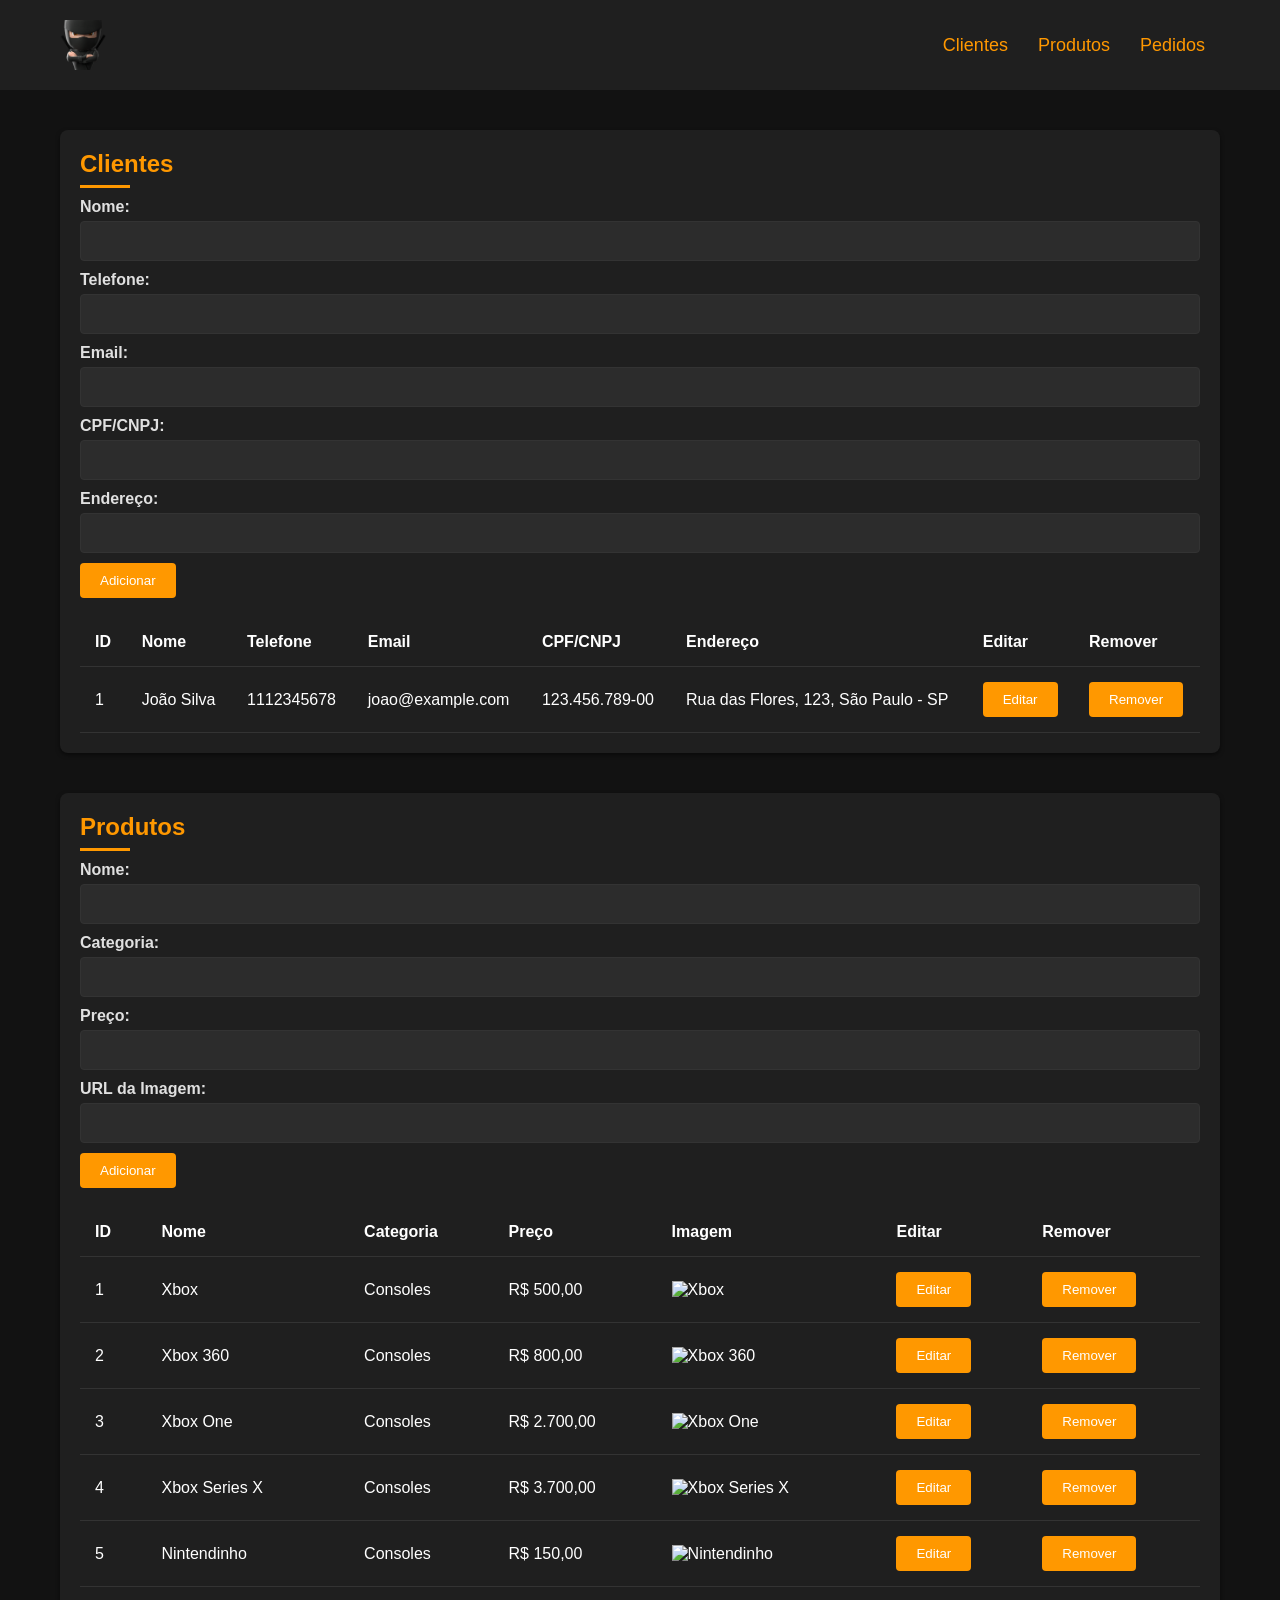
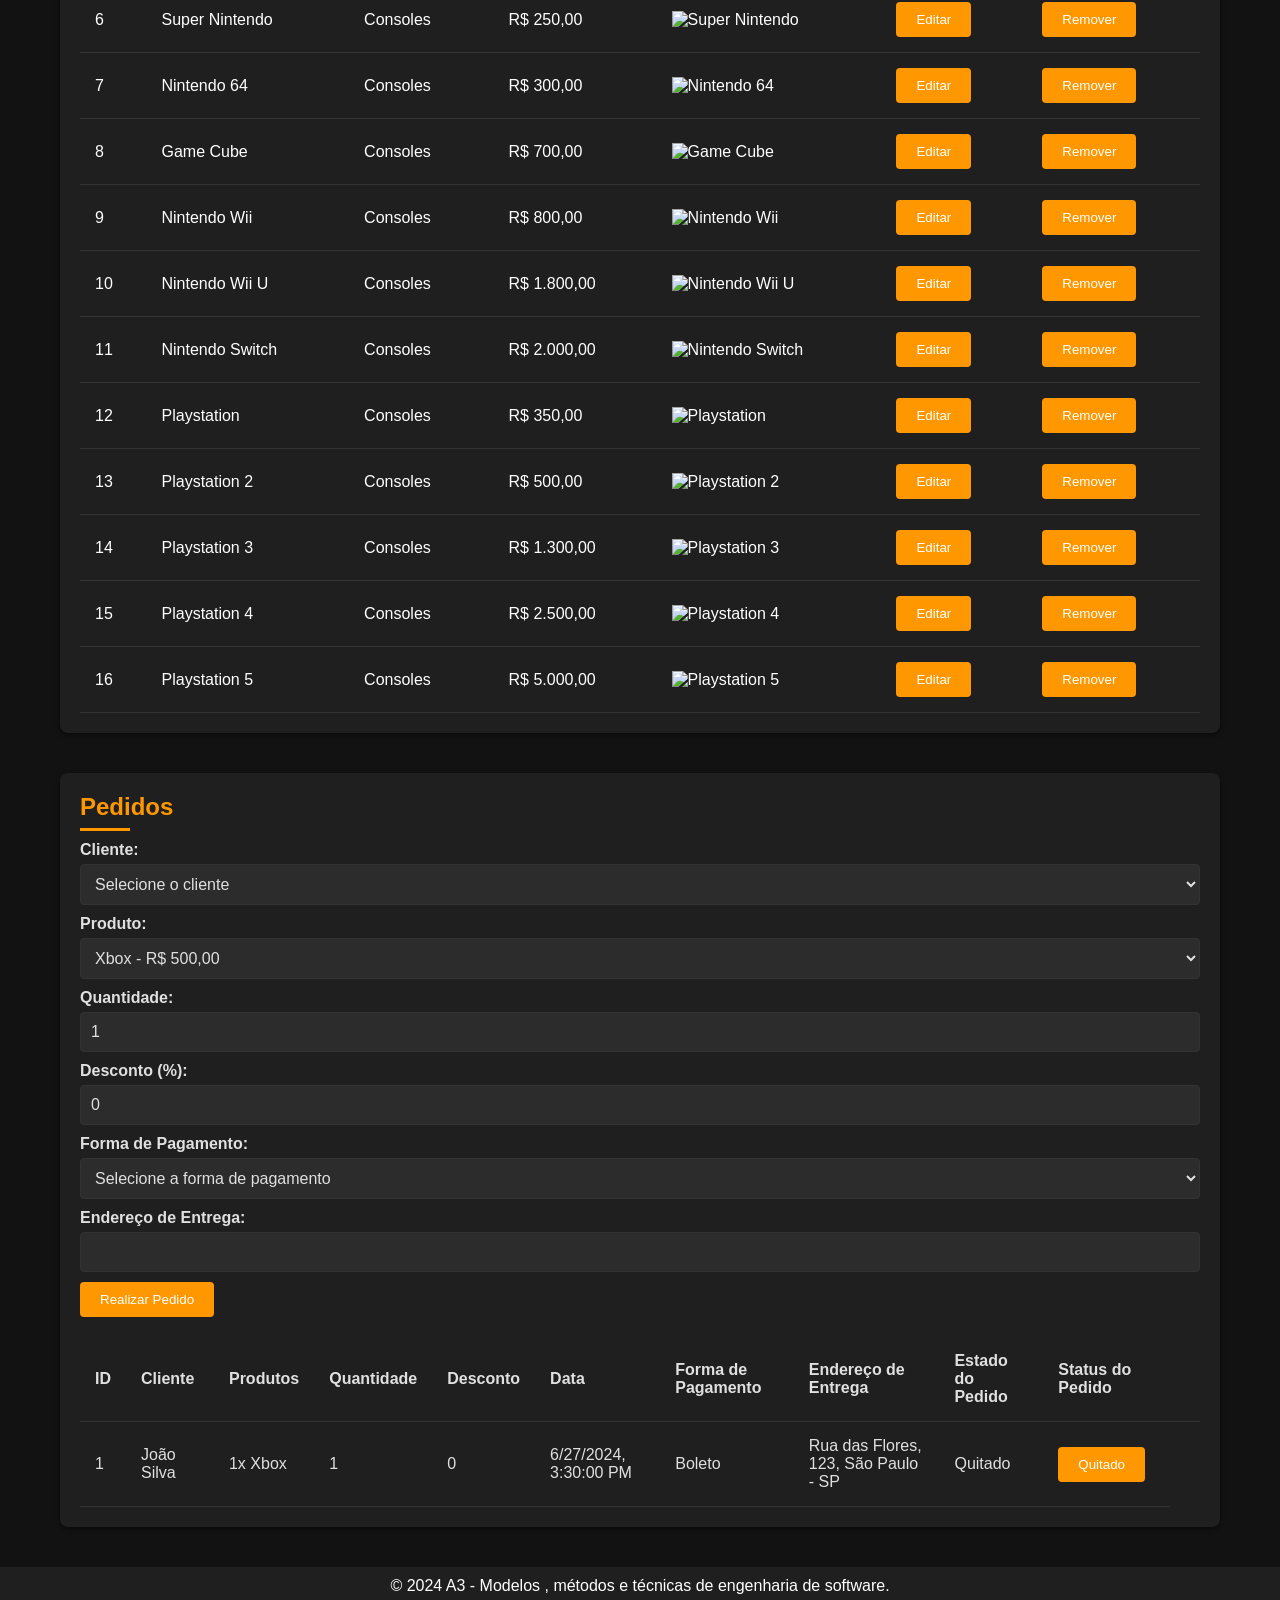
==== index.html @ 98d349c3 "Initial commit" ====
<!DOCTYPE html>
<html lang="pt-BR">
<head>
    <meta charset="UTF-8">
    <meta name="viewport" content="width=device-width, initial-scale=1.0">
    <title>Sistema de Pedidos</title>
    <link rel="stylesheet" href="css/styles.css">
</head>
<body>
    <header>
        <div class="logo-nav-container">
            <img src="img/logo.png" alt="Logo da Loja">
            <nav>
                <a href="#clientes">Clientes</a>
                <a href="#produtos">Produtos</a>
                <a href="#pedidos">Pedidos</a>
            </nav>
        </div>
    </header>   

    <main>
        <!-- Seção de Clientes -->
        <section id="clientes">
            <h2>Clientes</h2>
            <form id="formCliente" style="display: none;" onsubmit="adicionarCliente(event)">
                <label for="nomeCliente">Nome:</label>
                <input type="text" id="nomeCliente" required>

                <label for="telefoneCliente">Telefone:</label>
                <input type="text" id="telefoneCliente" required>

                <label for="emailCliente">Email:</label>
                <input type="email" id="emailCliente" required>

                <label for="identificadorjCliente">CPF/CNPJ:</label>
                <input type="text" id="identificadorCliente" required>

                <label for="enderecoCliente">Endereço:</label>
                <input type="text" id="enderecoCliente" required>
                
                <button type="submit">Adicionar</button>
            </form>
            <table id="tabelaClientes">
                <thead>
                    <tr>
                        <th>ID</th>
                        <th>Nome</th>
                        <th>Telefone</th>
                        <th>Email</th>
                        <th>CPF/CNPJ</th>
                        <th>Endereço</th>
                        <th>Editar</th>
                        <th>Remover</th>
                    </tr>
                </thead>
                <tbody>
                    <!-- Aqui serão inseridos dinamicamente os clientes -->
                </tbody>
            </table>
        </section>

        <!-- Seção de Produtos -->
        <section id="produtos">
            <h2>Produtos</h2>
            <form id="formProduto" style="display: none;" onsubmit="adicionarProduto(event)">
                <label for="nomeProduto">Nome:</label>
                <input type="text" id="nomeProduto" required>

                <label for="categoriaProduto">Categoria:</label>
                <input type="text" id="categoriaProduto" required>

                <label for="precoProduto">Preço:</label>
                <input type="number" id="precoProduto" min="0" step="0.01" required>

                <label for="imagemProduto">URL da Imagem:</label>
                <input type="text" id="imagemProduto" required>

                <button type="submit">Adicionar</button>
            </form>
            <table id="tabelaProdutos">
                <thead>
                    <tr>
                        <th>ID</th>
                        <th>Nome</th>
                        <th>Categoria</th>
                        <th>Preço</th>
                        <th>Imagem</th>
                        <th>Editar</th>
                        <th>Remover</th>
                    </tr>
                </thead>
                <tbody>
                    <!-- Aqui serão inseridos dinamicamente os produtos -->
                </tbody>
            </table>
        </section>

        <!-- Seção de Pedidos -->
        <section id="pedidos">
            <h2>Pedidos</h2>
            <form id="formPedido" style="display: none;" onsubmit="realizarPedido(event)">
                <label for="clientePedido">Cliente:</label>
                <select id="clientePedido" required>
                    <option value="">Selecione o cliente</option>
                </select>

                <label for="produtosPedido">Produto:</label>
                <select id="produtosPedido" required>
                    <option value="">Selecione o produto</option>
                </select>

                <label for="quantidadeProduto">Quantidade:</label>
                <input type="number" id="quantidadeProduto" min="1" value="1" required>

                <label for="descontoProduto">Desconto (%):</label>
                <input type="number" id="descontoProduto" min="0" value="0" required>

                <!-- Adicione um select para a forma de pagamento -->
                <label for="formaPagamento">Forma de Pagamento:</label>
                <select id="formaPagamento" required>
                    <option value="">Selecione a forma de pagamento</option>
                    <option value="pix">PIX</option>
                    <option value="boleto">Boleto</option>
                    <option value="cartaoCredito">Cartão de Crédito</option>
                    <option value="cartaoDebito">Cartão de Débito</option>
                </select>
                <!-- Campo para parcelas, visível apenas se a forma de pagamento for Cartão de Crédito -->
                <label for="parcelas" id="parcelasLabel" style="display: none;">Parcelas:</label>
                <input type="number" id="parcelas" name="parcelas" min="1" max="12" style="display: none;">

                <label for="enderecoEntrega">Endereço de Entrega:</label>
                <input type="text" id="enderecoEntrega" required>

                <button type="submit">Realizar Pedido</button>
            </form>
            <table id="tabelaPedidos">
                <thead>
                    <tr>
                        <th>ID</th>
                        <th>Cliente</th>
                        <th>Produtos</th>
                        <th>Quantidade</th>
                        <th>Desconto (%)</th>
                        <th>Data</th>
                        <th>Endereço de Entrega</th>
                        <th>Estado do Pedido</th>
                        <th>Status do Pedido</th>
                    </tr>
                </thead>
                <tbody>
                    <!-- Aqui serão inseridos dinamicamente os pedidos -->
                </tbody>
            </table>
            
        </section>
    </main>

    <footer>
        &copy; 2024 A3 - Modelos , métodos e técnicas de engenharia de software.
    </footer>

    <script src="js/scripts.js"></script>
</body>
</html>
---- css/styles.css ----
/* Reset básico */
* {
    margin: 0;
    padding: 0;
    box-sizing: border-box;
}

/* Fonte e cores */
body {
    font-family: 'Roboto', sans-serif;
    background-color: #121212;
    color: #e0e0e0;
}

/* Header e navegação */
header {
    background-color: #1f1f1f;
    padding: 20px 0;
    color: #fff;
}

.logo-nav-container {
    display: flex;
    justify-content: space-between;
    align-items: center;
    max-width: 1200px;
    margin: 0 auto;
    padding: 0 20px;
}

.logo-nav-container img {
    height: 50px;
    transition: transform 0.3s;
}

.logo-nav-container img:hover {
    transform: rotate(360deg);
}

nav {
    display: flex;
    align-items: center;
}

nav a {
    color: #ff9800;
    text-decoration: none;
    margin: 0 15px;
    font-size: 18px;
    transition: color 0.3s;
}

nav a:hover {
    color: #ff5722;
}

/* Layout principal */
main {
    max-width: 1200px;
    margin: 40px auto;
    padding: 0 20px;
}

section {
    background: #1f1f1f;
    border-radius: 8px;
    box-shadow: 0 2px 4px rgba(0, 0, 0, 0.5);
    margin-bottom: 40px;
    padding: 20px;
}

h2 {
    font-size: 24px;
    margin-bottom: 20px;
    color: #ff9800;
    position: relative;
}

h2::after {
    content: '';
    width: 50px;
    height: 3px;
    background-color: #ff9800;
    position: absolute;
    left: 0;
    bottom: -10px;
}

/* Formulários */
form {
    margin-bottom: 20px;
}

form label {
    font-weight: bold;
    display: block; /* Mostra o label como bloco para que cada um ocupe uma linha */
    margin-bottom: 5px; /* Espaço entre os labels */
}

form input,
form select,
form textarea {
    display: block; /* Mostra os inputs, selects e textareas como bloco para ocuparem uma linha cada */
    padding: 10px;
    border: 1px solid #333;
    border-radius: 4px;
    font-size: 16px;
    background-color: #2c2c2c;
    color: #e0e0e0;
    margin-bottom: 10px; /* Espaço entre os campos */
    width: 100%; /* Ocupar a largura disponível */
    box-sizing: border-box; /* Garantir que o padding não altere a largura total */
}

form input:focus, form select:focus, form textarea:focus {
    outline: none;
    border-color: #ff9800;
    box-shadow: 0 0 5px rgba(255, 152, 0, 0.5);
}

form button {
    align-self: flex-start;
    background-color: #ff9800;
    color: #fff;
    border: none;
    padding: 10px 20px;
    border-radius: 4px;
    cursor: pointer;
    transition: background-color 0.3s;
}

form button:hover {
    background-color: #ff5722;
}

/* Botões */
button {
    background-color: #ff9800;
    color: #fff;
    border: none;
    padding: 10px 20px;
    border-radius: 4px;
    cursor: pointer;
    transition: background-color 0.3s;
}

button:hover {
    background-color: #ff5722;
}

/* Tabelas */
table {
    width: 100%;
    border-collapse: collapse;
    margin-top: 20px;
}

thead {
    background-color: #1f1f1f;
    color: #fff;
}

th, td {
    padding: 15px;
    text-align: left;
    border-bottom: 1px solid #333;
}

th {
    font-weight: bold;
}

tbody tr:hover {
    background-color: #2c2c2c;
}

/* Footer */
footer {
    background-color: #1f1f1f;
    color: #fff;
    text-align: center;
    padding: 10px 0;
    margin-top: 40px;
}

/* Media Queries for Responsive Design */
@media (max-width: 768px) {
    .logo-nav-container {
        flex-direction: column;
        text-align: center;
    }

    nav {
        flex-direction: column;
    }

    nav a {
        margin: 10px 0;
    }

    main {
        margin: 20px auto;
        padding: 0 10px;
    }

    section {
        padding: 15px;
    }
}

/* Efeitos adicionais */
input:focus, select:focus, textarea:focus {
    outline: none;
    border-color: #ff9800;
    box-shadow: 0 0 5px rgba(255, 152, 0, 0.5);
}
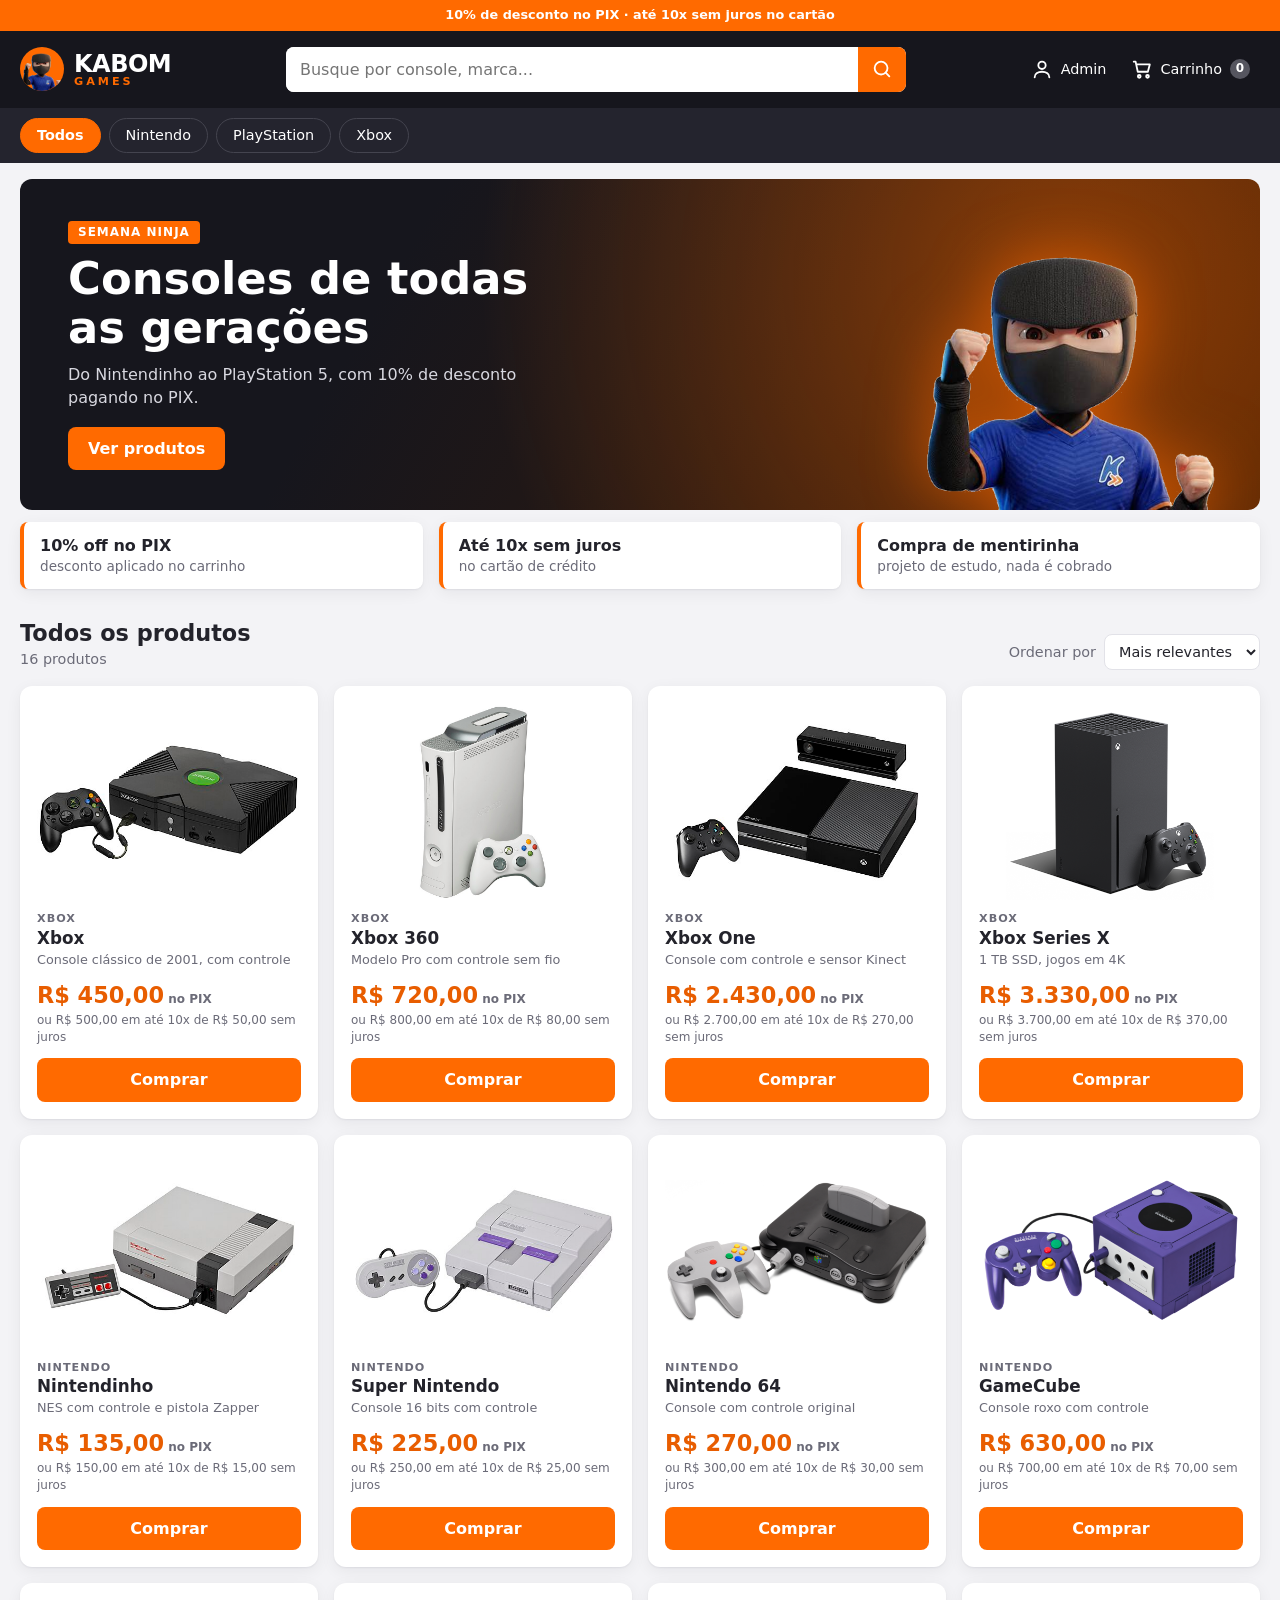
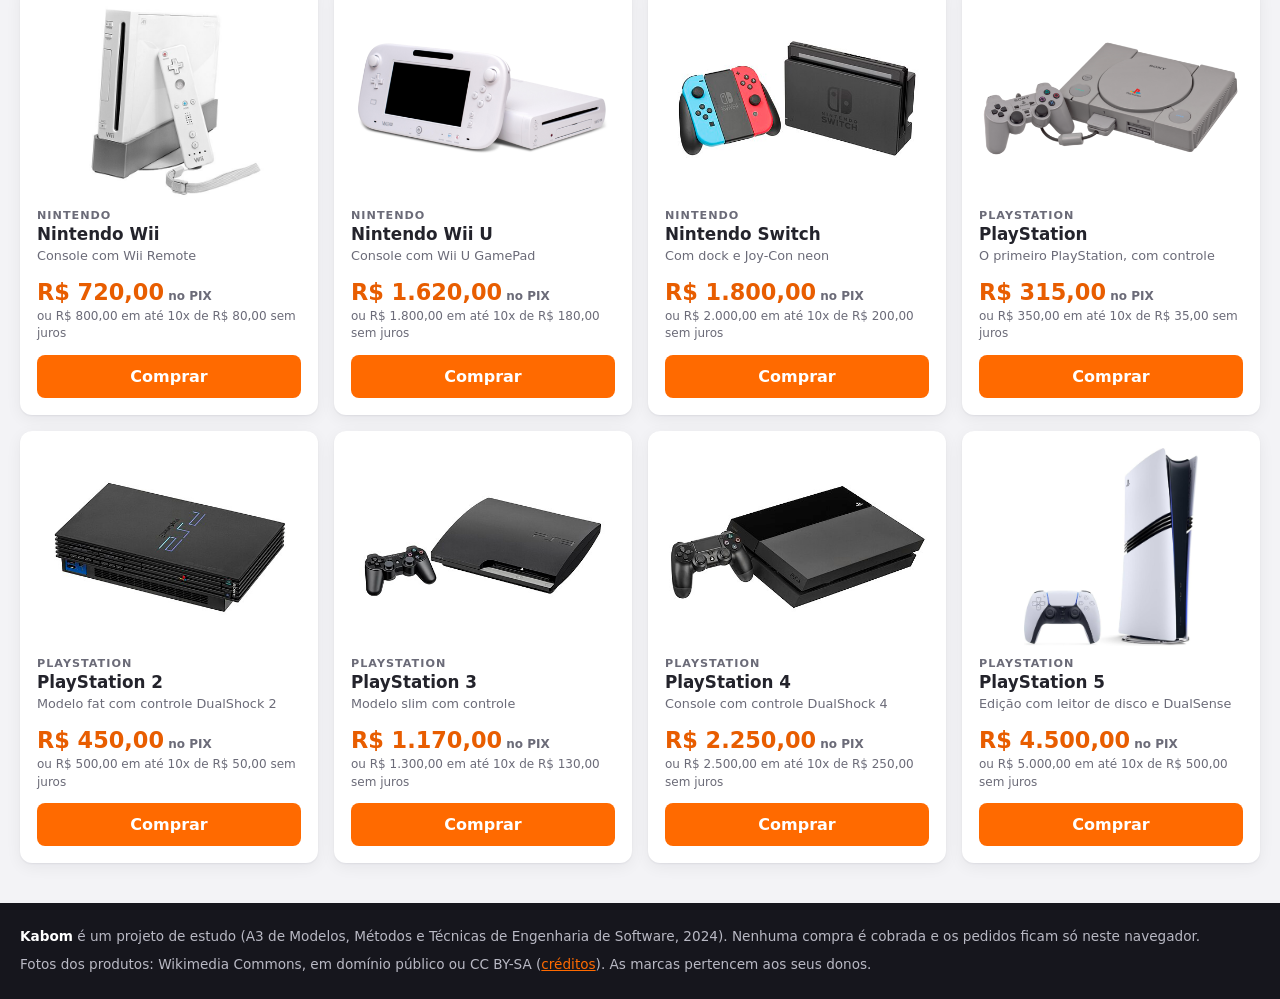
==== commit e1ee1d41: "Transforma o projeto em loja de videogames com área administrativa Vitrine, carrinho e finalização d" ====
--- a/index.html
+++ b/index.html
@@ -2,163 +2,171 @@
 <html lang="pt-BR">
 <head>
     <meta charset="UTF-8">
-    <meta name="viewport" content="width=device-width, initial-scale=1.0">
-    <title>Sistema de Pedidos</title>
-    <link rel="stylesheet" href="css/styles.css">
+    <meta name="viewport" content="width=device-width, initial-scale=1">
+    <meta name="description" content="Kabom: loja de videogames de estudo, com consoles de todas as gerações.">
+    <title>Kabom | Loja de videogames</title>
+    <link rel="icon" href="img/logo.png">
+    <link rel="stylesheet" href="css/loja.css">
+    <script src="js/dados-exemplo.js" defer></script>
+    <script src="js/util.js" defer></script>
+    <script src="js/dados.js" defer></script>
+    <script src="js/loja.js" defer></script>
 </head>
 <body>
-    <header>
-        <div class="logo-nav-container">
-            <img src="img/logo.png" alt="Logo da Loja">
-            <nav>
-                <a href="#clientes">Clientes</a>
-                <a href="#produtos">Produtos</a>
-                <a href="#pedidos">Pedidos</a>
-            </nav>
+<a class="pular" href="#vitrine">Pular para os produtos</a>
+
+<header class="topo">
+    <p class="faixa">10% de desconto no PIX &middot; até 10x sem juros no cartão</p>
+    <div class="topo-principal conteudo">
+        <a class="marca" href="index.html">
+            <span class="marca-icone"><img src="img/logo.png" alt=""></span>
+            <span class="marca-nome">KABOM<small>games</small></span>
+        </a>
+        <form class="busca" id="form-busca" role="search">
+            <label class="so-leitor" for="busca">Buscar produtos</label>
+            <input id="busca" name="busca" type="search" placeholder="Busque por console, marca..." autocomplete="off">
+            <button type="submit" aria-label="Buscar">
+                <svg viewBox="0 0 24 24" aria-hidden="true"><circle cx="11" cy="11" r="7"/><path d="m20 20-4-4"/></svg>
+            </button>
+        </form>
+        <nav class="atalhos" aria-label="Conta e carrinho">
+            <a class="atalho" href="admin.html">
+                <svg viewBox="0 0 24 24" aria-hidden="true"><circle cx="12" cy="8" r="4"/><path d="M4 21c0-4 4-6 8-6s8 2 8 6"/></svg>
+                <span>Admin</span>
+            </a>
+            <button class="atalho" type="button" id="abrir-carrinho" aria-haspopup="dialog">
+                <svg viewBox="0 0 24 24" aria-hidden="true"><path d="M3 4h2l2.4 11h11l2.1-8H6.2"/><circle cx="9" cy="20" r="1.5"/><circle cx="18" cy="20" r="1.5"/></svg>
+                <span>Carrinho</span>
+                <span class="contador" id="contador-carrinho" aria-label="0 itens">0</span>
+            </button>
+        </nav>
+    </div>
+    <nav class="categorias" aria-label="Categorias">
+        <div class="conteudo" id="lista-categorias"></div>
+    </nav>
+</header>
+
+<main class="conteudo">
+    <section class="banner" aria-labelledby="titulo-banner">
+        <div class="banner-texto">
+            <p class="selo">Semana Ninja</p>
+            <h1 id="titulo-banner">Consoles de todas as gerações</h1>
+            <p>Do Nintendinho ao PlayStation 5, com 10% de desconto pagando no PIX.</p>
+            <a class="botao" href="#vitrine">Ver produtos</a>
         </div>
-    </header>   
+        <img class="banner-ninja" src="img/logo.png" alt="">
+    </section>
 
-    <main>
-        <!-- Seção de Clientes -->
-        <section id="clientes">
-            <h2>Clientes</h2>
-            <form id="formCliente" style="display: none;" onsubmit="adicionarCliente(event)">
-                <label for="nomeCliente">Nome:</label>
-                <input type="text" id="nomeCliente" required>
+    <ul class="vantagens">
+        <li><strong>10% off no PIX</strong><span>desconto aplicado no carrinho</span></li>
+        <li><strong>Até 10x sem juros</strong><span>no cartão de crédito</span></li>
+        <li><strong>Compra de mentirinha</strong><span>projeto de estudo, nada é cobrado</span></li>
+    </ul>
 
-                <label for="telefoneCliente">Telefone:</label>
-                <input type="text" id="telefoneCliente" required>
+    <section id="vitrine" class="vitrine" aria-labelledby="titulo-vitrine">
+        <div class="barra-vitrine">
+            <div>
+                <h2 id="titulo-vitrine">Todos os produtos</h2>
+                <p class="resultado" id="resultado" aria-live="polite"></p>
+            </div>
+            <label class="ordenar">
+                Ordenar por
+                <select id="ordenar">
+                    <option value="relevancia">Mais relevantes</option>
+                    <option value="menor-preco">Menor preço</option>
+                    <option value="maior-preco">Maior preço</option>
+                    <option value="nome">Nome (A-Z)</option>
+                </select>
+            </label>
+        </div>
+        <ul class="grade-produtos" id="lista-produtos"></ul>
+        <div class="vitrine-vazia" id="vitrine-vazia" hidden>
+            <p>Nenhum produto encontrado.</p>
+            <button type="button" class="botao" id="limpar-filtros">Ver todos os produtos</button>
+        </div>
+    </section>
+</main>
 
-                <label for="emailCliente">Email:</label>
-                <input type="email" id="emailCliente" required>
+<footer class="rodape">
+    <div class="conteudo">
+        <p><strong>Kabom</strong> é um projeto de estudo (A3 de Modelos, Métodos e Técnicas de Engenharia de Software, 2024). Nenhuma compra é cobrada e os pedidos ficam só neste navegador.</p>
+        <p>Fotos dos produtos: Wikimedia Commons, em domínio público ou CC BY-SA (<a href="img/produtos/CREDITOS.md">créditos</a>). As marcas pertencem aos seus donos.</p>
+    </div>
+</footer>
 
-                <label for="identificadorjCliente">CPF/CNPJ:</label>
-                <input type="text" id="identificadorCliente" required>
+<dialog class="gaveta" id="carrinho" aria-labelledby="titulo-carrinho">
+    <div class="gaveta-topo">
+        <h2 id="titulo-carrinho">Meu carrinho</h2>
+        <button type="button" class="fechar" data-acao="fechar" aria-label="Fechar carrinho">&times;</button>
+    </div>
 
-                <label for="enderecoCliente">Endereço:</label>
-                <input type="text" id="enderecoCliente" required>
-                
-                <button type="submit">Adicionar</button>
-            </form>
-            <table id="tabelaClientes">
-                <thead>
-                    <tr>
-                        <th>ID</th>
-                        <th>Nome</th>
-                        <th>Telefone</th>
-                        <th>Email</th>
-                        <th>CPF/CNPJ</th>
-                        <th>Endereço</th>
-                        <th>Editar</th>
-                        <th>Remover</th>
-                    </tr>
-                </thead>
-                <tbody>
-                    <!-- Aqui serão inseridos dinamicamente os clientes -->
-                </tbody>
-            </table>
-        </section>
+    <div class="etapa" data-etapa="itens">
+        <ul class="itens-carrinho" id="itens-carrinho"></ul>
+        <div class="carrinho-vazio" id="carrinho-vazio">
+            <p>Seu carrinho está vazio.</p>
+            <button type="button" class="botao" data-acao="fechar">Escolher produtos</button>
+        </div>
+        <div class="resumo" id="resumo-carrinho">
+            <p class="linha-resumo"><span>Subtotal</span><span id="carrinho-subtotal"></span></p>
+            <p class="linha-resumo destaque"><span>No PIX</span><span id="carrinho-pix"></span></p>
+            <p class="parcelado" id="carrinho-parcelado"></p>
+            <button type="button" class="botao botao-grande" data-acao="finalizar">Finalizar compra</button>
+            <button type="button" class="botao-texto" data-acao="fechar">Continuar comprando</button>
+        </div>
+    </div>
 
-        <!-- Seção de Produtos -->
-        <section id="produtos">
-            <h2>Produtos</h2>
-            <form id="formProduto" style="display: none;" onsubmit="adicionarProduto(event)">
-                <label for="nomeProduto">Nome:</label>
-                <input type="text" id="nomeProduto" required>
+    <form class="etapa" data-etapa="checkout" id="form-checkout" hidden>
+        <fieldset>
+            <legend>Seus dados</legend>
+            <div class="campo">
+                <label for="checkout-nome">Nome completo</label>
+                <input id="checkout-nome" name="nome" required maxlength="100" autocomplete="name">
+            </div>
+            <div class="campo">
+                <label for="checkout-email">E-mail</label>
+                <input id="checkout-email" name="email" type="email" required maxlength="100" autocomplete="email">
+            </div>
+            <div class="campos-lado">
+                <div class="campo">
+                    <label for="checkout-telefone">Telefone</label>
+                    <input id="checkout-telefone" name="telefone" type="tel" required maxlength="20" autocomplete="tel">
+                </div>
+                <div class="campo">
+                    <label for="checkout-documento">CPF</label>
+                    <input id="checkout-documento" name="documento" required maxlength="18" inputmode="numeric">
+                </div>
+            </div>
+            <div class="campo">
+                <label for="checkout-endereco">Endereço de entrega</label>
+                <input id="checkout-endereco" name="endereco" required maxlength="150" autocomplete="street-address">
+            </div>
+        </fieldset>
 
-                <label for="categoriaProduto">Categoria:</label>
-                <input type="text" id="categoriaProduto" required>
+        <fieldset>
+            <legend>Pagamento</legend>
+            <div class="opcoes-pagamento" id="opcoes-pagamento"></div>
+            <div class="campo" id="campo-parcelas" hidden>
+                <label for="checkout-parcelas">Parcelas</label>
+                <select id="checkout-parcelas" name="parcelas"></select>
+            </div>
+        </fieldset>
 
-                <label for="precoProduto">Preço:</label>
-                <input type="number" id="precoProduto" min="0" step="0.01" required>
+        <div class="resumo">
+            <p class="linha-resumo destaque"><span>Total</span><span id="checkout-total"></span></p>
+            <button type="submit" class="botao botao-grande">Confirmar pedido</button>
+            <button type="button" class="botao-texto" data-acao="voltar">Voltar ao carrinho</button>
+        </div>
+    </form>
 
-                <label for="imagemProduto">URL da Imagem:</label>
-                <input type="text" id="imagemProduto" required>
+    <div class="etapa confirmacao" data-etapa="confirmacao" hidden>
+        <div class="confirmacao-icone" aria-hidden="true">&#10003;</div>
+        <h3 id="confirmacao-titulo" tabindex="-1"></h3>
+        <p id="confirmacao-texto"></p>
+        <p class="nota">Acompanhe e mude a situação do pedido na <a href="admin.html#pedidos">área administrativa</a>.</p>
+        <button type="button" class="botao botao-grande" data-acao="fechar">Continuar comprando</button>
+    </div>
+</dialog>
 
-                <button type="submit">Adicionar</button>
-            </form>
-            <table id="tabelaProdutos">
-                <thead>
-                    <tr>
-                        <th>ID</th>
-                        <th>Nome</th>
-                        <th>Categoria</th>
-                        <th>Preço</th>
-                        <th>Imagem</th>
-                        <th>Editar</th>
-                        <th>Remover</th>
-                    </tr>
-                </thead>
-                <tbody>
-                    <!-- Aqui serão inseridos dinamicamente os produtos -->
-                </tbody>
-            </table>
-        </section>
-
-        <!-- Seção de Pedidos -->
-        <section id="pedidos">
-            <h2>Pedidos</h2>
-            <form id="formPedido" style="display: none;" onsubmit="realizarPedido(event)">
-                <label for="clientePedido">Cliente:</label>
-                <select id="clientePedido" required>
-                    <option value="">Selecione o cliente</option>
-                </select>
-
-                <label for="produtosPedido">Produto:</label>
-                <select id="produtosPedido" required>
-                    <option value="">Selecione o produto</option>
-                </select>
-
-                <label for="quantidadeProduto">Quantidade:</label>
-                <input type="number" id="quantidadeProduto" min="1" value="1" required>
-
-                <label for="descontoProduto">Desconto (%):</label>
-                <input type="number" id="descontoProduto" min="0" value="0" required>
-
-                <!-- Adicione um select para a forma de pagamento -->
-                <label for="formaPagamento">Forma de Pagamento:</label>
-                <select id="formaPagamento" required>
-                    <option value="">Selecione a forma de pagamento</option>
-                    <option value="pix">PIX</option>
-                    <option value="boleto">Boleto</option>
-                    <option value="cartaoCredito">Cartão de Crédito</option>
-                    <option value="cartaoDebito">Cartão de Débito</option>
-                </select>
-                <!-- Campo para parcelas, visível apenas se a forma de pagamento for Cartão de Crédito -->
-                <label for="parcelas" id="parcelasLabel" style="display: none;">Parcelas:</label>
-                <input type="number" id="parcelas" name="parcelas" min="1" max="12" style="display: none;">
-
-                <label for="enderecoEntrega">Endereço de Entrega:</label>
-                <input type="text" id="enderecoEntrega" required>
-
-                <button type="submit">Realizar Pedido</button>
-            </form>
-            <table id="tabelaPedidos">
-                <thead>
-                    <tr>
-                        <th>ID</th>
-                        <th>Cliente</th>
-                        <th>Produtos</th>
-                        <th>Quantidade</th>
-                        <th>Desconto (%)</th>
-                        <th>Data</th>
-                        <th>Endereço de Entrega</th>
-                        <th>Estado do Pedido</th>
-                        <th>Status do Pedido</th>
-                    </tr>
-                </thead>
-                <tbody>
-                    <!-- Aqui serão inseridos dinamicamente os pedidos -->
-                </tbody>
-            </table>
-            
-        </section>
-    </main>
-
-    <footer>
-        &copy; 2024 A3 - Modelos , métodos e técnicas de engenharia de software.
-    </footer>
-
-    <script src="js/scripts.js"></script>
+<div class="aviso-flutuante" id="aviso" role="status" aria-live="polite"></div>
 </body>
-</html>+</html>
--- a/css/loja.css
+++ b/css/loja.css
@@ -0,0 +1,962 @@
+/* Loja Kabom: mobile first (regras base para celular; telas maiores nos @media no fim de cada bloco). */
+
+/* ---------- Base ---------- */
+
+:root {
+    --fundo: #f3f3f6;
+    --superficie: #fff;
+    --tinta: #16161d;
+    --tinta-2: #24242e;
+    --texto: #23232b;
+    --texto-suave: #6b6b78;
+    --borda: #e2e2e8;
+    --laranja: #ff6a00;
+    --laranja-forte: #e85d00;
+    --laranja-claro: #fff1e6;
+    --verde: #1f9d55;
+    --perigo: #d64545;
+    --raio: 12px;
+    --sombra: 0 1px 2px rgba(20, 20, 30, 0.06), 0 4px 16px rgba(20, 20, 30, 0.06);
+    --largura: 1240px;
+}
+
+*,
+*::before,
+*::after {
+    box-sizing: border-box;
+}
+
+* {
+    margin: 0;
+}
+
+html {
+    scroll-behavior: smooth;
+    scroll-padding-top: 16px;
+}
+
+body {
+    font-family: system-ui, -apple-system, 'Segoe UI', Roboto, sans-serif;
+    background: var(--fundo);
+    color: var(--texto);
+    line-height: 1.45;
+}
+
+img,
+svg {
+    display: block;
+    max-width: 100%;
+}
+
+button,
+input,
+select {
+    font: inherit;
+    color: inherit;
+}
+
+button {
+    cursor: pointer;
+}
+
+a {
+    color: var(--laranja-forte);
+}
+
+[hidden] {
+    display: none !important;
+}
+
+:focus-visible {
+    outline: 3px solid var(--laranja);
+    outline-offset: 2px;
+}
+
+.conteudo {
+    width: min(100% - 32px, var(--largura));
+    margin-inline: auto;
+}
+
+.so-leitor {
+    position: absolute;
+    width: 1px;
+    height: 1px;
+    overflow: hidden;
+    clip-path: inset(50%);
+    white-space: nowrap;
+}
+
+.pular {
+    position: absolute;
+    left: 16px;
+    top: -60px;
+    z-index: 100;
+    padding: 8px 16px;
+    border-radius: 8px;
+    background: var(--laranja);
+    color: #fff;
+}
+
+.pular:focus {
+    top: 16px;
+}
+
+/* ---------- Botões ---------- */
+
+.botao {
+    display: inline-flex;
+    align-items: center;
+    justify-content: center;
+    gap: 8px;
+    padding: 10px 20px;
+    border: 0;
+    border-radius: 8px;
+    background: var(--laranja);
+    color: #fff;
+    font-weight: 700;
+    text-decoration: none;
+    transition: background-color 0.2s, transform 0.1s;
+}
+
+.botao:hover {
+    background: var(--laranja-forte);
+}
+
+.botao:active {
+    transform: scale(0.98);
+}
+
+.botao-grande {
+    width: 100%;
+    padding: 14px 20px;
+    font-size: 1.05rem;
+}
+
+.botao-texto {
+    width: 100%;
+    padding: 10px;
+    border: 0;
+    background: none;
+    color: var(--texto-suave);
+    text-decoration: underline;
+}
+
+/* ---------- Topo ---------- */
+
+.topo {
+    background: var(--tinta);
+    color: #fff;
+}
+
+.faixa {
+    padding: 6px 16px;
+    background: var(--laranja);
+    font-size: 0.8rem;
+    font-weight: 600;
+    text-align: center;
+}
+
+.topo-principal {
+    display: grid;
+    grid-template-columns: auto 1fr;
+    grid-template-areas:
+        'marca atalhos'
+        'busca busca';
+    align-items: center;
+    gap: 12px;
+    padding-block: 12px;
+}
+
+.marca {
+    grid-area: marca;
+    display: flex;
+    align-items: center;
+    gap: 10px;
+    color: #fff;
+    text-decoration: none;
+}
+
+.marca-icone {
+    display: grid;
+    place-items: center;
+    width: 44px;
+    height: 44px;
+    overflow: hidden;
+    border-radius: 50%;
+    background: var(--laranja);
+}
+
+.marca-icone img {
+    width: 40px;
+    margin-top: 6px;
+}
+
+.marca-nome {
+    display: flex;
+    flex-direction: column;
+    font-size: 1.5rem;
+    font-weight: 800;
+    letter-spacing: -0.5px;
+    line-height: 1;
+}
+
+.marca-nome small {
+    color: var(--laranja);
+    font-size: 0.7rem;
+    font-weight: 700;
+    letter-spacing: 3px;
+    text-transform: uppercase;
+}
+
+.busca {
+    grid-area: busca;
+    display: flex;
+    overflow: hidden;
+    border-radius: 8px;
+    background: #fff;
+}
+
+.busca input {
+    flex: 1;
+    min-width: 0;
+    padding: 11px 14px;
+    border: 0;
+    color: var(--texto);
+}
+
+.busca input:focus {
+    outline: none;
+}
+
+.busca:focus-within {
+    box-shadow: 0 0 0 3px var(--laranja);
+}
+
+.busca button {
+    display: grid;
+    place-items: center;
+    width: 48px;
+    border: 0;
+    background: var(--laranja);
+}
+
+.busca svg,
+.atalho svg {
+    width: 22px;
+    height: 22px;
+    fill: none;
+    stroke: currentColor;
+    stroke-width: 2;
+    stroke-linecap: round;
+    stroke-linejoin: round;
+}
+
+.busca svg {
+    color: #fff;
+}
+
+.atalhos {
+    grid-area: atalhos;
+    display: flex;
+    justify-content: flex-end;
+    gap: 4px;
+}
+
+.atalho {
+    position: relative;
+    display: flex;
+    align-items: center;
+    gap: 8px;
+    padding: 8px 10px;
+    border: 0;
+    border-radius: 8px;
+    background: none;
+    color: #fff;
+    font-size: 0.9rem;
+    text-decoration: none;
+}
+
+.atalho:hover {
+    background: var(--tinta-2);
+}
+
+.atalho span:not(.contador) {
+    display: none;
+}
+
+.contador {
+    position: absolute;
+    top: 0;
+    right: 0;
+    min-width: 20px;
+    padding: 1px 5px;
+    border-radius: 10px;
+    background: var(--laranja);
+    font-size: 0.75rem;
+    font-weight: 700;
+    text-align: center;
+}
+
+.contador.vazio {
+    background: #55555f;
+}
+
+.categorias {
+    background: var(--tinta-2);
+}
+
+.categorias .conteudo {
+    display: flex;
+    gap: 8px;
+    padding-block: 10px;
+    overflow-x: auto;
+    scrollbar-width: none;
+}
+
+.chip {
+    flex: none;
+    padding: 6px 16px;
+    border: 1px solid #44444f;
+    border-radius: 999px;
+    background: none;
+    color: #fff;
+    font-size: 0.9rem;
+}
+
+.chip:hover {
+    border-color: var(--laranja);
+}
+
+.chip[aria-pressed='true'] {
+    border-color: var(--laranja);
+    background: var(--laranja);
+    font-weight: 700;
+}
+
+@media (min-width: 760px) {
+    .topo-principal {
+        grid-template-columns: auto 1fr auto;
+        grid-template-areas: 'marca busca atalhos';
+        gap: 24px;
+        padding-block: 16px;
+    }
+
+    .busca {
+        max-width: 620px;
+        justify-self: center;
+        width: 100%;
+    }
+
+    .atalho span:not(.contador) {
+        display: inline;
+    }
+
+    .contador {
+        position: static;
+    }
+}
+
+/* ---------- Banner e vantagens ---------- */
+
+.banner {
+    position: relative;
+    display: flex;
+    align-items: center;
+    overflow: hidden;
+    margin-top: 16px;
+    padding: 28px 20px;
+    border-radius: var(--raio);
+    background:
+        radial-gradient(circle at 85% 30%, rgba(255, 106, 0, 0.45), transparent 55%),
+        linear-gradient(120deg, var(--tinta) 30%, #3a1a05);
+    color: #fff;
+}
+
+.banner-texto {
+    position: relative;
+    z-index: 1;
+    max-width: 520px;
+}
+
+.selo {
+    display: inline-block;
+    margin-bottom: 10px;
+    padding: 3px 10px;
+    border-radius: 4px;
+    background: var(--laranja);
+    font-size: 0.75rem;
+    font-weight: 800;
+    letter-spacing: 1px;
+    text-transform: uppercase;
+}
+
+.banner h1 {
+    font-size: clamp(1.6rem, 6vw, 2.8rem);
+    line-height: 1.1;
+}
+
+.banner p:not(.selo) {
+    margin: 10px 0 18px;
+    color: #d8d8e0;
+}
+
+.banner-ninja {
+    position: absolute;
+    right: -40px;
+    bottom: -20px;
+    width: 180px;
+    opacity: 0.25;
+    filter: drop-shadow(0 0 30px rgba(255, 106, 0, 0.6));
+}
+
+.vantagens {
+    display: grid;
+    gap: 8px;
+    margin-top: 12px;
+    padding: 0;
+    list-style: none;
+}
+
+.vantagens li {
+    display: flex;
+    flex-direction: column;
+    padding: 12px 16px;
+    border-left: 4px solid var(--laranja);
+    border-radius: 8px;
+    background: var(--superficie);
+    box-shadow: var(--sombra);
+}
+
+.vantagens span {
+    color: var(--texto-suave);
+    font-size: 0.85rem;
+}
+
+@media (min-width: 640px) {
+    .vantagens {
+        grid-template-columns: repeat(3, 1fr);
+        gap: 16px;
+    }
+}
+
+@media (min-width: 760px) {
+    .banner {
+        min-height: 260px;
+        padding: 40px 48px;
+    }
+
+    .banner-ninja {
+        right: 40px;
+        bottom: -40px;
+        width: 300px;
+        opacity: 1;
+    }
+}
+
+/* ---------- Vitrine ---------- */
+
+.vitrine {
+    margin-block: 28px 40px;
+}
+
+.barra-vitrine {
+    display: flex;
+    flex-wrap: wrap;
+    align-items: flex-end;
+    justify-content: space-between;
+    gap: 12px;
+    margin-bottom: 16px;
+}
+
+.barra-vitrine h2 {
+    font-size: 1.4rem;
+}
+
+.resultado {
+    color: var(--texto-suave);
+    font-size: 0.9rem;
+}
+
+.ordenar {
+    display: flex;
+    align-items: center;
+    gap: 8px;
+    color: var(--texto-suave);
+    font-size: 0.9rem;
+}
+
+.ordenar select {
+    padding: 8px 10px;
+    border: 1px solid var(--borda);
+    border-radius: 8px;
+    background: var(--superficie);
+    color: var(--texto);
+}
+
+.grade-produtos {
+    display: grid;
+    grid-template-columns: repeat(2, minmax(0, 1fr));
+    gap: 10px;
+    padding: 0;
+    list-style: none;
+}
+
+.cartao-produto {
+    display: flex;
+    flex-direction: column;
+    padding: 12px;
+    border: 1px solid transparent;
+    border-radius: var(--raio);
+    background: var(--superficie);
+    box-shadow: var(--sombra);
+    transition: border-color 0.2s, transform 0.2s;
+}
+
+.cartao-produto:hover {
+    border-color: var(--laranja);
+    transform: translateY(-2px);
+}
+
+.cartao-foto {
+    margin-bottom: 10px;
+}
+
+/* Todas as fotos ocupam a mesma caixa 4:3, seja a imagem deitada ou em pé. */
+.foto-produto {
+    width: 100%;
+    height: auto;
+    aspect-ratio: 4 / 3;
+    object-fit: contain;
+}
+
+.sem-imagem {
+    display: grid;
+    place-items: center;
+    border-radius: 8px;
+    background: var(--fundo);
+    color: var(--texto-suave);
+    font-size: 0.8rem;
+}
+
+.cartao-categoria {
+    color: var(--texto-suave);
+    font-size: 0.7rem;
+    font-weight: 700;
+    letter-spacing: 1px;
+    text-transform: uppercase;
+}
+
+.cartao-nome {
+    font-size: 0.95rem;
+    line-height: 1.25;
+}
+
+.cartao-descricao {
+    margin-top: 2px;
+    color: var(--texto-suave);
+    font-size: 0.8rem;
+}
+
+.cartao-precos {
+    margin-block: auto 12px;
+    padding-top: 10px;
+}
+
+.preco-pix {
+    color: var(--laranja-forte);
+    font-size: 1.1rem;
+    font-weight: 800;
+}
+
+.preco-pix span {
+    white-space: nowrap;
+    color: var(--texto-suave);
+    font-size: 0.75rem;
+    font-weight: 600;
+}
+
+.preco-parcelado {
+    color: var(--texto-suave);
+    font-size: 0.75rem;
+}
+
+.botao-comprar {
+    width: 100%;
+}
+
+.vitrine-vazia {
+    padding: 40px 16px;
+    border-radius: var(--raio);
+    background: var(--superficie);
+    text-align: center;
+}
+
+.vitrine-vazia p {
+    margin-bottom: 16px;
+    color: var(--texto-suave);
+}
+
+@media (min-width: 640px) {
+    .grade-produtos {
+        grid-template-columns: repeat(3, minmax(0, 1fr));
+        gap: 16px;
+    }
+
+    .cartao-produto {
+        padding: 16px;
+    }
+
+    .cartao-nome {
+        font-size: 1.05rem;
+    }
+
+    .preco-pix {
+        font-size: 1.4rem;
+    }
+}
+
+@media (min-width: 1024px) {
+    .grade-produtos {
+        grid-template-columns: repeat(4, minmax(0, 1fr));
+    }
+}
+
+/* ---------- Rodapé ---------- */
+
+.rodape {
+    padding-block: 24px;
+    background: var(--tinta);
+    color: #b9b9c4;
+    font-size: 0.85rem;
+}
+
+.rodape p + p {
+    margin-top: 8px;
+}
+
+.rodape strong {
+    color: #fff;
+}
+
+.rodape a {
+    color: var(--laranja);
+}
+
+/* ---------- Gaveta do carrinho ---------- */
+
+.gaveta {
+    width: min(100%, 420px);
+    max-width: none;
+    height: 100%;
+    max-height: none;
+    margin: 0 0 0 auto;
+    padding: 0;
+    border: 0;
+    background: var(--superficie);
+    color: var(--texto);
+    overflow-y: auto;
+}
+
+.gaveta[open] {
+    display: flex;
+    flex-direction: column;
+    animation: entrar 0.25s ease-out;
+}
+
+.gaveta::backdrop {
+    background: rgba(10, 10, 15, 0.55);
+}
+
+@keyframes entrar {
+    from {
+        transform: translateX(100%);
+    }
+}
+
+.gaveta-topo {
+    position: sticky;
+    top: 0;
+    z-index: 1;
+    display: flex;
+    align-items: center;
+    justify-content: space-between;
+    padding: 16px 20px;
+    background: var(--tinta);
+    color: #fff;
+}
+
+.gaveta-topo h2 {
+    font-size: 1.15rem;
+}
+
+.fechar {
+    width: 36px;
+    height: 36px;
+    border: 0;
+    border-radius: 50%;
+    background: none;
+    color: #fff;
+    font-size: 1.6rem;
+    line-height: 1;
+}
+
+.fechar:hover {
+    background: var(--tinta-2);
+}
+
+.etapa {
+    display: flex;
+    flex: 1;
+    flex-direction: column;
+    padding: 16px 20px 20px;
+}
+
+.itens-carrinho {
+    display: grid;
+    gap: 12px;
+    padding: 0;
+    list-style: none;
+}
+
+.item-carrinho {
+    display: grid;
+    grid-template-columns: 72px 1fr auto;
+    align-items: start;
+    gap: 12px;
+    padding-bottom: 12px;
+    border-bottom: 1px solid var(--borda);
+}
+
+.item-foto {
+    width: 72px;
+    height: 56px;
+    object-fit: contain;
+}
+
+.item-nome {
+    font-weight: 700;
+    line-height: 1.2;
+}
+
+.item-preco {
+    color: var(--laranja-forte);
+    font-size: 0.9rem;
+    font-weight: 700;
+}
+
+.quantidade {
+    display: inline-flex;
+    align-items: center;
+    margin-top: 6px;
+    border: 1px solid var(--borda);
+    border-radius: 8px;
+}
+
+.quantidade button {
+    width: 32px;
+    height: 32px;
+    border: 0;
+    background: none;
+    font-size: 1.1rem;
+}
+
+.quantidade button:disabled {
+    opacity: 0.3;
+    cursor: not-allowed;
+}
+
+.quantidade span {
+    min-width: 28px;
+    text-align: center;
+    font-weight: 700;
+}
+
+.item-remover {
+    padding: 4px;
+    border: 0;
+    background: none;
+    color: var(--perigo);
+    font-size: 0.8rem;
+    text-decoration: underline;
+}
+
+.carrinho-vazio {
+    margin-block: auto;
+    padding-block: 40px;
+    text-align: center;
+}
+
+.carrinho-vazio p {
+    margin-bottom: 16px;
+    color: var(--texto-suave);
+}
+
+.resumo {
+    display: grid;
+    gap: 6px;
+    margin-top: auto;
+    padding-top: 16px;
+}
+
+.linha-resumo {
+    display: flex;
+    justify-content: space-between;
+}
+
+.linha-resumo.destaque {
+    color: var(--laranja-forte);
+    font-size: 1.25rem;
+    font-weight: 800;
+}
+
+.parcelado {
+    margin-bottom: 8px;
+    color: var(--texto-suave);
+    font-size: 0.85rem;
+}
+
+/* Formulário de finalização */
+
+fieldset {
+    display: grid;
+    gap: 10px;
+    margin-bottom: 18px;
+    padding: 0;
+    border: 0;
+}
+
+legend {
+    margin-bottom: 8px;
+    font-size: 1rem;
+    font-weight: 800;
+}
+
+.campo label {
+    display: block;
+    margin-bottom: 4px;
+    font-size: 0.85rem;
+    font-weight: 600;
+}
+
+.campo input,
+.campo select {
+    width: 100%;
+    padding: 10px 12px;
+    border: 1px solid var(--borda);
+    border-radius: 8px;
+    background: var(--superficie);
+}
+
+.campo input:focus,
+.campo select:focus {
+    outline: none;
+    border-color: var(--laranja);
+    box-shadow: 0 0 0 3px var(--laranja-claro);
+}
+
+.campos-lado {
+    display: grid;
+    grid-template-columns: 1fr 1fr;
+    gap: 10px;
+}
+
+.opcoes-pagamento {
+    display: grid;
+    grid-template-columns: 1fr 1fr;
+    gap: 8px;
+}
+
+.opcao-pagamento {
+    display: flex;
+    flex-wrap: wrap;
+    align-items: center;
+    gap: 4px 8px;
+    padding: 10px;
+    border: 1px solid var(--borda);
+    border-radius: 8px;
+    font-size: 0.9rem;
+    font-weight: 600;
+    cursor: pointer;
+}
+
+.opcao-pagamento:has(input:checked) {
+    border-color: var(--laranja);
+    background: var(--laranja-claro);
+}
+
+.opcao-pagamento input {
+    accent-color: var(--laranja);
+}
+
+.opcao-pagamento small {
+    width: 100%;
+    color: var(--verde);
+    font-size: 0.75rem;
+}
+
+/* Confirmação */
+
+.confirmacao {
+    align-items: center;
+    justify-content: center;
+    gap: 12px;
+    text-align: center;
+}
+
+.confirmacao-icone {
+    display: grid;
+    place-items: center;
+    width: 72px;
+    height: 72px;
+    border-radius: 50%;
+    background: var(--verde);
+    color: #fff;
+    font-size: 2.2rem;
+}
+
+.confirmacao h3 {
+    font-size: 1.3rem;
+}
+
+.confirmacao h3:focus {
+    outline: none;
+}
+
+.nota {
+    color: var(--texto-suave);
+    font-size: 0.85rem;
+}
+
+/* ---------- Aviso flutuante ---------- */
+
+.aviso-flutuante {
+    position: fixed;
+    left: 50%;
+    bottom: 20px;
+    z-index: 50;
+    max-width: calc(100% - 32px);
+    padding: 12px 20px;
+    border-radius: 8px;
+    background: var(--tinta);
+    color: #fff;
+    box-shadow: var(--sombra);
+    opacity: 0;
+    pointer-events: none;
+    transform: translate(-50%, 20px);
+    transition: opacity 0.2s, transform 0.2s;
+}
+
+.aviso-flutuante.visivel {
+    opacity: 1;
+    transform: translate(-50%, 0);
+}
+
+@media (prefers-reduced-motion: reduce) {
+    *,
+    *::before,
+    *::after {
+        animation: none !important;
+        transition: none !important;
+        scroll-behavior: auto !important;
+    }
+}
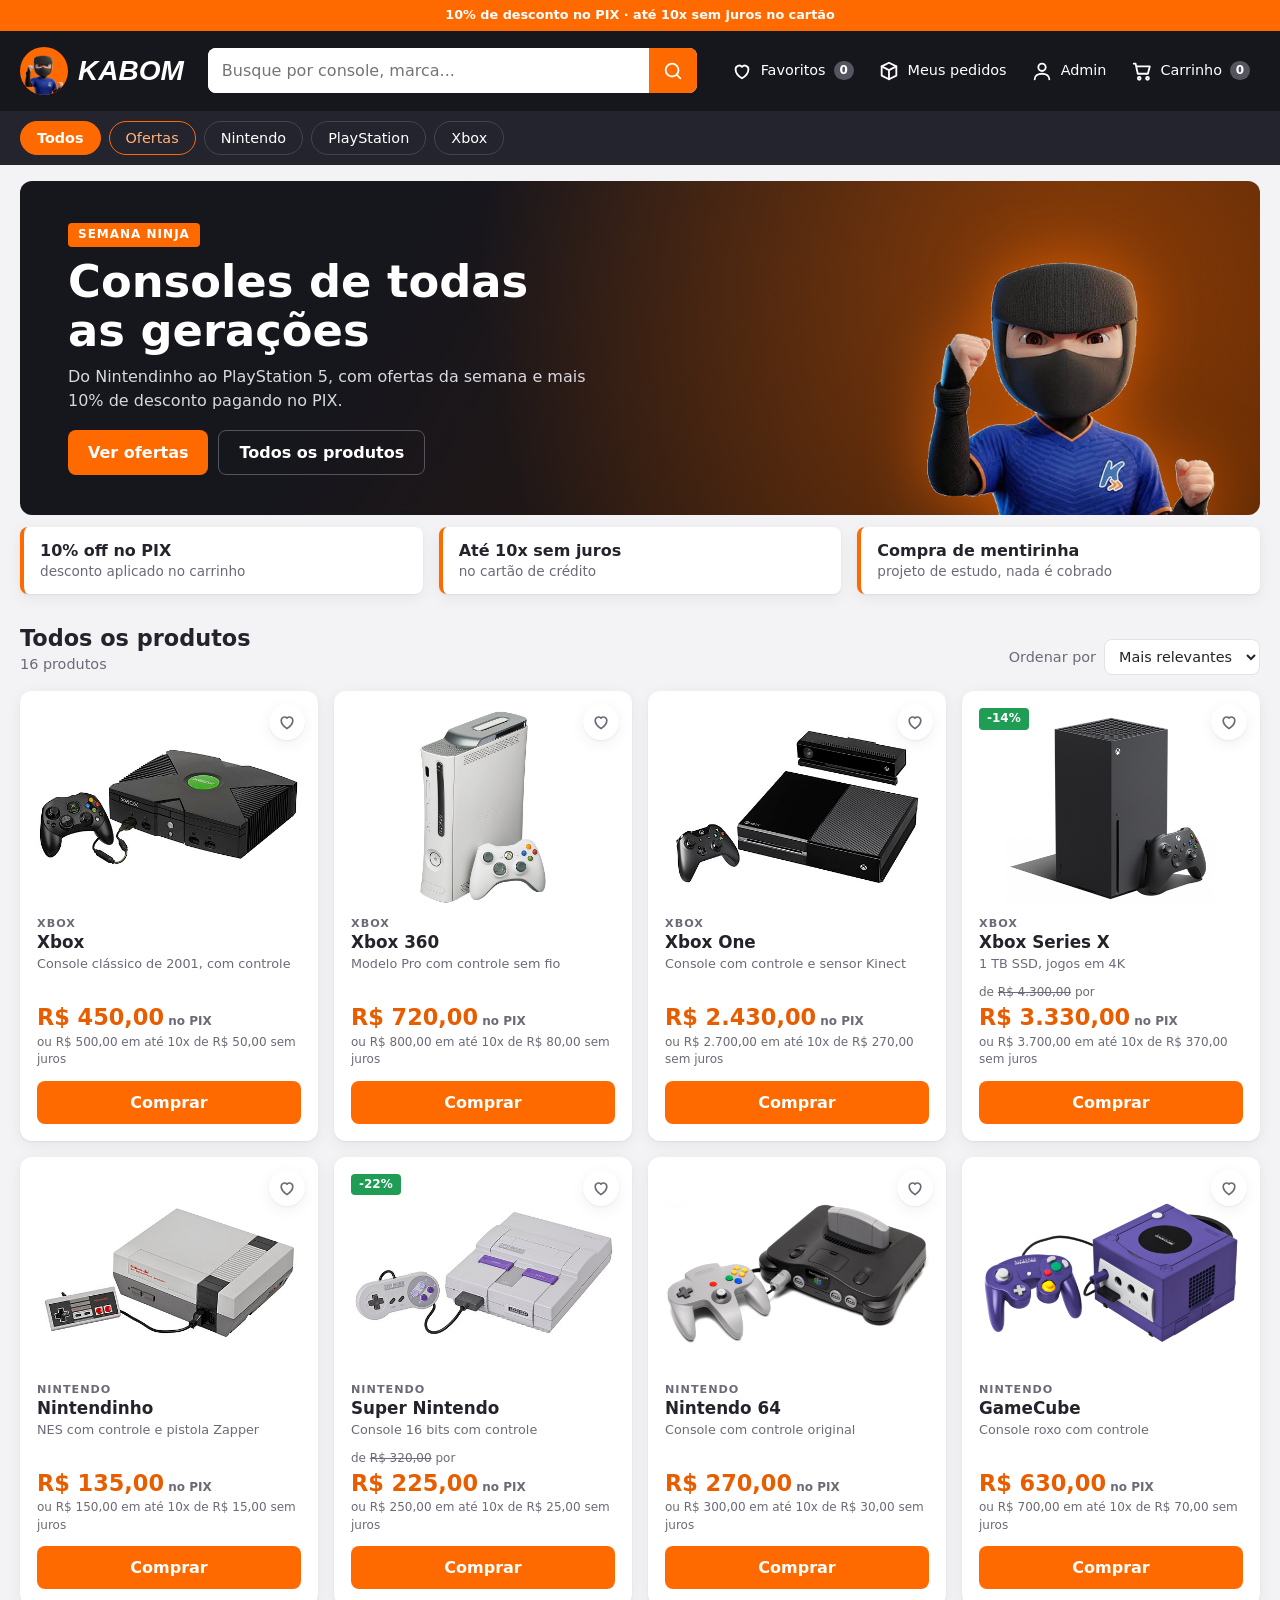
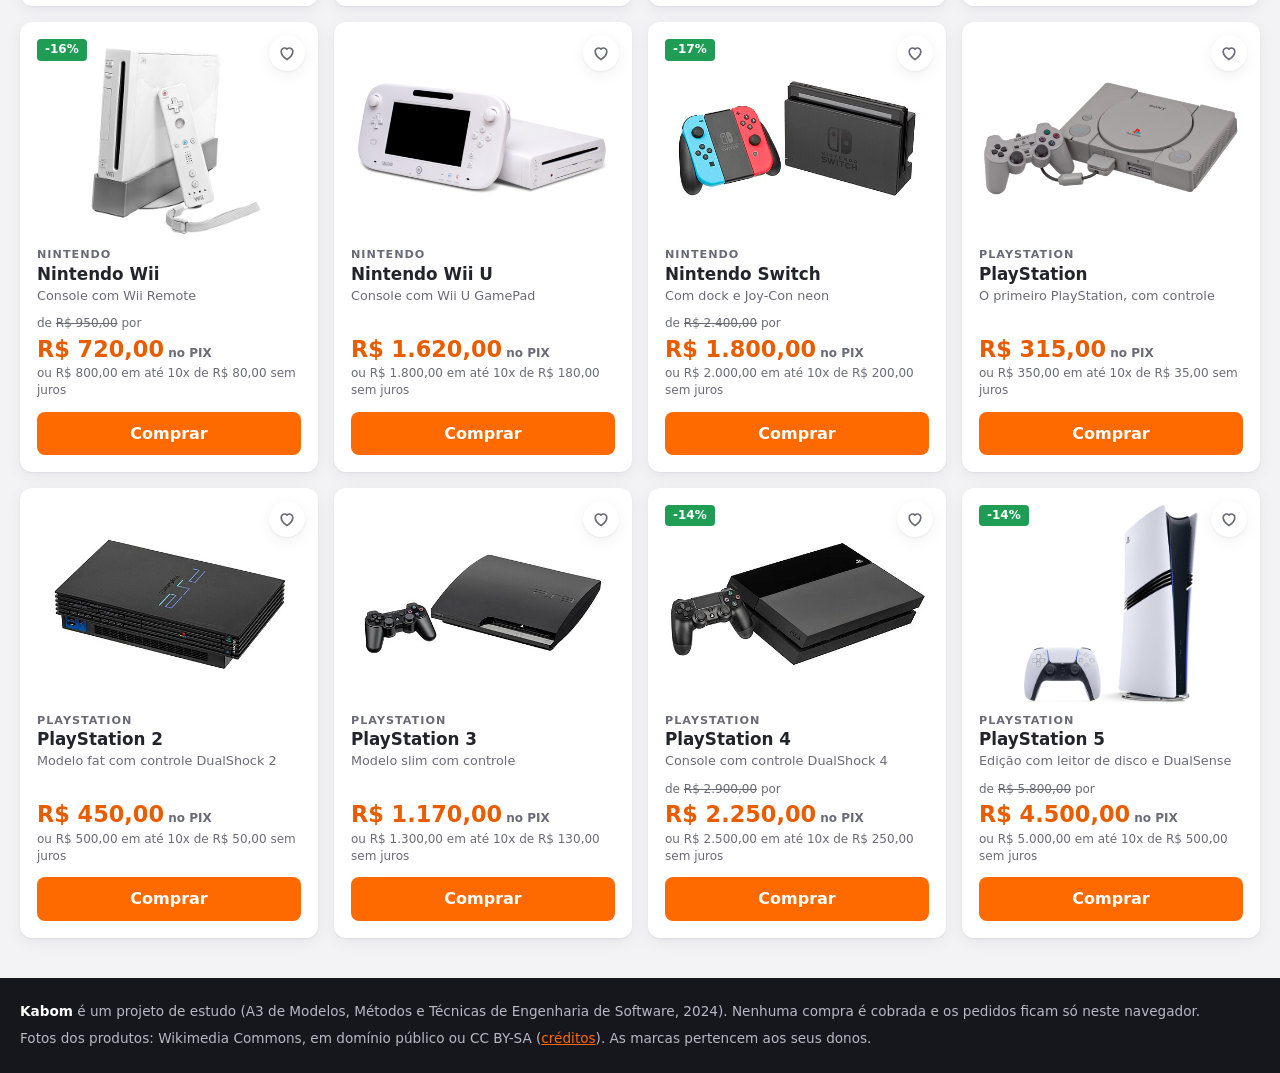
==== commit 113b6b08: "Melhora a loja e reorganiza a área administrativa Loja: ofertas (precoAntigo), favoritos, detalhes d" ====
--- a/index.html
+++ b/index.html
@@ -20,7 +20,7 @@
     <div class="topo-principal conteudo">
         <a class="marca" href="index.html">
             <span class="marca-icone"><img src="img/logo.png" alt=""></span>
-            <span class="marca-nome">KABOM<small>games</small></span>
+            <span class="marca-nome">KABOM</span>
         </a>
         <form class="busca" id="form-busca" role="search">
             <label class="so-leitor" for="busca">Buscar produtos</label>
@@ -30,6 +30,15 @@
             </button>
         </form>
         <nav class="atalhos" aria-label="Conta e carrinho">
+            <button class="atalho" type="button" id="ver-favoritos" aria-pressed="false">
+                <svg viewBox="0 0 24 24" aria-hidden="true"><path d="M12 20s-7-4.4-7-10a4 4 0 0 1 7-2.6A4 4 0 0 1 19 10c0 5.6-7 10-7 10Z"/></svg>
+                <span>Favoritos</span>
+                <span class="contador vazio" id="contador-favoritos" aria-label="0 favoritos">0</span>
+            </button>
+            <button class="atalho" type="button" id="abrir-pedidos" aria-haspopup="dialog">
+                <svg viewBox="0 0 24 24" aria-hidden="true"><path d="M4 7 12 3l8 4v10l-8 4-8-4Z"/><path d="m4 7 8 4 8-4M12 11v10"/></svg>
+                <span>Meus pedidos</span>
+            </button>
             <a class="atalho" href="admin.html">
                 <svg viewBox="0 0 24 24" aria-hidden="true"><circle cx="12" cy="8" r="4"/><path d="M4 21c0-4 4-6 8-6s8 2 8 6"/></svg>
                 <span>Admin</span>
@@ -51,8 +60,11 @@
         <div class="banner-texto">
             <p class="selo">Semana Ninja</p>
             <h1 id="titulo-banner">Consoles de todas as gerações</h1>
-            <p>Do Nintendinho ao PlayStation 5, com 10% de desconto pagando no PIX.</p>
-            <a class="botao" href="#vitrine">Ver produtos</a>
+            <p>Do Nintendinho ao PlayStation 5, com ofertas da semana e mais 10% de desconto pagando no PIX.</p>
+            <div class="banner-acoes">
+                <button type="button" class="botao" id="ver-ofertas">Ver ofertas</button>
+                <a class="botao botao-claro" href="#vitrine">Todos os produtos</a>
+            </div>
         </div>
         <img class="banner-ninja" src="img/logo.png" alt="">
     </section>
@@ -75,13 +87,14 @@
                     <option value="relevancia">Mais relevantes</option>
                     <option value="menor-preco">Menor preço</option>
                     <option value="maior-preco">Maior preço</option>
+                    <option value="maior-desconto">Maior desconto</option>
                     <option value="nome">Nome (A-Z)</option>
                 </select>
             </label>
         </div>
         <ul class="grade-produtos" id="lista-produtos"></ul>
         <div class="vitrine-vazia" id="vitrine-vazia" hidden>
-            <p>Nenhum produto encontrado.</p>
+            <p id="vitrine-vazia-texto">Nenhum produto encontrado.</p>
             <button type="button" class="botao" id="limpar-filtros">Ver todos os produtos</button>
         </div>
     </section>
@@ -125,15 +138,16 @@
             <div class="campo">
                 <label for="checkout-email">E-mail</label>
                 <input id="checkout-email" name="email" type="email" required maxlength="100" autocomplete="email">
+                <small class="dica">Já comprou aqui? Use o mesmo e-mail e seus dados são preenchidos.</small>
             </div>
             <div class="campos-lado">
                 <div class="campo">
                     <label for="checkout-telefone">Telefone</label>
-                    <input id="checkout-telefone" name="telefone" type="tel" required maxlength="20" autocomplete="tel">
+                    <input id="checkout-telefone" name="telefone" type="tel" required maxlength="15" autocomplete="tel" placeholder="(11) 91234-5678">
                 </div>
                 <div class="campo">
                     <label for="checkout-documento">CPF</label>
-                    <input id="checkout-documento" name="documento" required maxlength="18" inputmode="numeric">
+                    <input id="checkout-documento" name="documento" required maxlength="14" inputmode="numeric" placeholder="000.000.000-00">
                 </div>
             </div>
             <div class="campo">
@@ -162,8 +176,31 @@
         <div class="confirmacao-icone" aria-hidden="true">&#10003;</div>
         <h3 id="confirmacao-titulo" tabindex="-1"></h3>
         <p id="confirmacao-texto"></p>
-        <p class="nota">Acompanhe e mude a situação do pedido na <a href="admin.html#pedidos">área administrativa</a>.</p>
+        <p class="nota">Acompanhe em <strong>Meus pedidos</strong>, no topo da loja, ou mude a situação na <a href="admin.html#pedidos">área administrativa</a>.</p>
         <button type="button" class="botao botao-grande" data-acao="fechar">Continuar comprando</button>
+    </div>
+</dialog>
+
+<dialog class="janela" id="detalhes" aria-labelledby="detalhes-nome">
+    <button type="button" class="fechar fechar-janela" data-acao="fechar" aria-label="Fechar detalhes">&times;</button>
+    <div class="detalhes" id="detalhes-conteudo"></div>
+</dialog>
+
+<dialog class="gaveta" id="pedidos" aria-labelledby="titulo-pedidos">
+    <div class="gaveta-topo">
+        <h2 id="titulo-pedidos">Meus pedidos</h2>
+        <button type="button" class="fechar" data-acao="fechar" aria-label="Fechar meus pedidos">&times;</button>
+    </div>
+    <div class="etapa">
+        <form class="consulta-pedidos" id="form-pedidos">
+            <div class="campo">
+                <label for="pedidos-email">E-mail usado na compra</label>
+                <input id="pedidos-email" name="email" type="email" required maxlength="100" autocomplete="email">
+            </div>
+            <button type="submit" class="botao">Consultar</button>
+        </form>
+        <p class="resultado" id="pedidos-resultado" aria-live="polite"></p>
+        <ul class="lista-pedidos" id="lista-meus-pedidos"></ul>
     </div>
 </dialog>
 
--- a/css/loja.css
+++ b/css/loja.css
@@ -178,34 +178,34 @@
 
 .marca-icone {
     display: grid;
-    place-items: center;
-    width: 44px;
-    height: 44px;
+    flex: none;
+    place-items: end center;
+    width: 48px;
+    height: 48px;
     overflow: hidden;
     border-radius: 50%;
     background: var(--laranja);
 }
 
+/* O ninja aparece da cabeça aos ombros, centralizado e sem encostar na borda do círculo. */
 .marca-icone img {
-    width: 40px;
-    margin-top: 6px;
-}
-
+    width: 100%;
+    height: 100%;
+    padding: 5px 4px 0;
+    object-fit: contain;
+    object-position: center bottom;
+}
+
+/* Fonte da marca: pesada e inclinada, só com fontes que já vêm no sistema (sem baixar nada). */
 .marca-nome {
     display: flex;
     flex-direction: column;
-    font-size: 1.5rem;
-    font-weight: 800;
-    letter-spacing: -0.5px;
+    font-family: 'Segoe UI Black', 'Arial Black', 'Helvetica Neue', Arial, sans-serif;
+    font-size: 1.75rem;
+    font-style: italic;
+    font-weight: 900;
+    letter-spacing: 0;
     line-height: 1;
-}
-
-.marca-nome small {
-    color: var(--laranja);
-    font-size: 0.7rem;
-    font-weight: 700;
-    letter-spacing: 3px;
-    text-transform: uppercase;
 }
 
 .busca {
@@ -960,3 +960,317 @@
         scroll-behavior: auto !important;
     }
 }
+
+/* ---------- Ofertas, favoritos e detalhes ---------- */
+
+.banner-acoes {
+    display: flex;
+    flex-wrap: wrap;
+    gap: 10px;
+}
+
+.botao-claro {
+    border: 1px solid #55555f;
+    background: none;
+}
+
+.botao-claro:hover {
+    border-color: var(--laranja);
+    background: none;
+}
+
+.chip-oferta {
+    border-color: var(--laranja);
+    color: #ffb27a;
+}
+
+.chip-oferta[aria-pressed='true'] {
+    color: #fff;
+}
+
+.atalho[aria-pressed='true'] {
+    background: var(--tinta-2);
+    color: var(--laranja);
+}
+
+.atalho[aria-pressed='true'] svg {
+    fill: var(--laranja);
+}
+
+.cartao-foto {
+    position: relative;
+}
+
+.selo-oferta {
+    position: absolute;
+    top: 0;
+    left: 0;
+    padding: 2px 8px;
+    border-radius: 4px;
+    background: var(--verde);
+    color: #fff;
+    font-size: 0.75rem;
+    font-weight: 800;
+}
+
+.botao-favorito {
+    position: absolute;
+    top: -4px;
+    right: -4px;
+    z-index: 1;
+    display: grid;
+    place-items: center;
+    width: 36px;
+    height: 36px;
+    border: 0;
+    border-radius: 50%;
+    background: var(--superficie);
+    color: var(--texto-suave);
+    box-shadow: var(--sombra);
+}
+
+.botao-favorito svg {
+    width: 20px;
+    height: 20px;
+    fill: none;
+    stroke: currentColor;
+    stroke-width: 2;
+    stroke-linejoin: round;
+}
+
+.botao-favorito:hover {
+    color: var(--laranja-forte);
+}
+
+.botao-favorito[aria-pressed='true'] {
+    color: var(--laranja);
+}
+
+.botao-favorito[aria-pressed='true'] svg {
+    fill: currentColor;
+}
+
+/* O botão com o nome do produto estica até cobrir o cartão inteiro, deixando-o clicável. */
+.cartao-produto {
+    position: relative;
+}
+
+.cartao-link {
+    padding: 0;
+    border: 0;
+    background: none;
+    font-weight: inherit;
+    text-align: left;
+}
+
+.cartao-link::after {
+    content: '';
+    position: absolute;
+    inset: 0;
+    border-radius: var(--raio);
+}
+
+.cartao-link:focus-visible {
+    outline: none;
+}
+
+.cartao-link:focus-visible::after {
+    outline: 3px solid var(--laranja);
+    outline-offset: 2px;
+}
+
+.botao-comprar,
+.botao-favorito {
+    position: relative;
+    z-index: 1;
+}
+
+.botao-favorito {
+    position: absolute;
+}
+
+.preco-antigo {
+    color: var(--texto-suave);
+    font-size: 0.75rem;
+}
+
+.dica {
+    display: block;
+    margin-top: 4px;
+    color: var(--texto-suave);
+    font-size: 0.75rem;
+}
+
+.janela {
+    width: min(100% - 24px, 760px);
+    max-height: calc(100% - 24px);
+    padding: 0;
+    border: 0;
+    border-radius: var(--raio);
+    background: var(--superficie);
+    color: var(--texto);
+    overflow-y: auto;
+}
+
+.janela::backdrop {
+    background: rgba(10, 10, 15, 0.55);
+}
+
+.fechar-janela {
+    position: absolute;
+    top: 8px;
+    right: 8px;
+    z-index: 2;
+    background: var(--fundo);
+    color: var(--texto);
+}
+
+.fechar-janela:hover {
+    background: var(--borda);
+}
+
+.detalhes {
+    display: grid;
+    gap: 16px;
+    padding: 24px 20px 20px;
+}
+
+.detalhes-foto {
+    position: relative;
+}
+
+.detalhes-info {
+    display: grid;
+    align-content: start;
+    gap: 10px;
+}
+
+.detalhes-info h2 {
+    font-size: 1.5rem;
+    line-height: 1.15;
+}
+
+.detalhes-descricao {
+    color: var(--texto-suave);
+}
+
+.detalhes-precos .preco-pix {
+    font-size: 1.7rem;
+}
+
+.parcelas {
+    margin-top: 8px;
+    font-size: 0.85rem;
+}
+
+.parcelas summary {
+    cursor: pointer;
+    color: var(--laranja-forte);
+    font-weight: 600;
+}
+
+.parcelas ul {
+    display: grid;
+    gap: 2px;
+    margin-top: 6px;
+    padding: 0;
+    list-style: none;
+}
+
+.parcelas li {
+    display: flex;
+    justify-content: space-between;
+    padding: 4px 8px;
+    border-radius: 4px;
+}
+
+.parcelas li:nth-child(odd) {
+    background: var(--fundo);
+}
+
+.detalhes-compra {
+    display: flex;
+    flex-wrap: wrap;
+    align-items: center;
+    gap: 10px;
+}
+
+.detalhes-compra .botao-grande {
+    flex: 1;
+}
+
+.botao-favorito-grande {
+    position: static;
+    border: 1px solid var(--borda);
+    box-shadow: none;
+}
+
+@media (min-width: 640px) {
+    .detalhes {
+        grid-template-columns: 1fr 1fr;
+        gap: 28px;
+        padding: 32px;
+        align-items: center;
+    }
+}
+
+/* ---------- Meus pedidos ---------- */
+
+.consulta-pedidos {
+    display: grid;
+    gap: 10px;
+    margin-bottom: 12px;
+}
+
+.lista-pedidos {
+    display: grid;
+    gap: 12px;
+    margin-top: 12px;
+    padding: 0;
+    list-style: none;
+}
+
+.pedido {
+    padding: 14px;
+    border: 1px solid var(--borda);
+    border-radius: 10px;
+}
+
+.pedido-topo {
+    display: flex;
+    align-items: center;
+    justify-content: space-between;
+}
+
+.pedido-data {
+    color: var(--texto-suave);
+    font-size: 0.8rem;
+}
+
+.pedido-itens {
+    margin-block: 8px;
+    padding-left: 18px;
+    font-size: 0.9rem;
+}
+
+.etiqueta {
+    padding: 2px 10px;
+    border-radius: 999px;
+    font-size: 0.75rem;
+    font-weight: 700;
+}
+
+.etiqueta-pendente {
+    background: #fff4d6;
+    color: #9a6b00;
+}
+
+.etiqueta-quitado {
+    background: #dff5e8;
+    color: var(--verde);
+}
+
+.etiqueta-cancelado {
+    background: #fbe3e3;
+    color: var(--perigo);
+}
